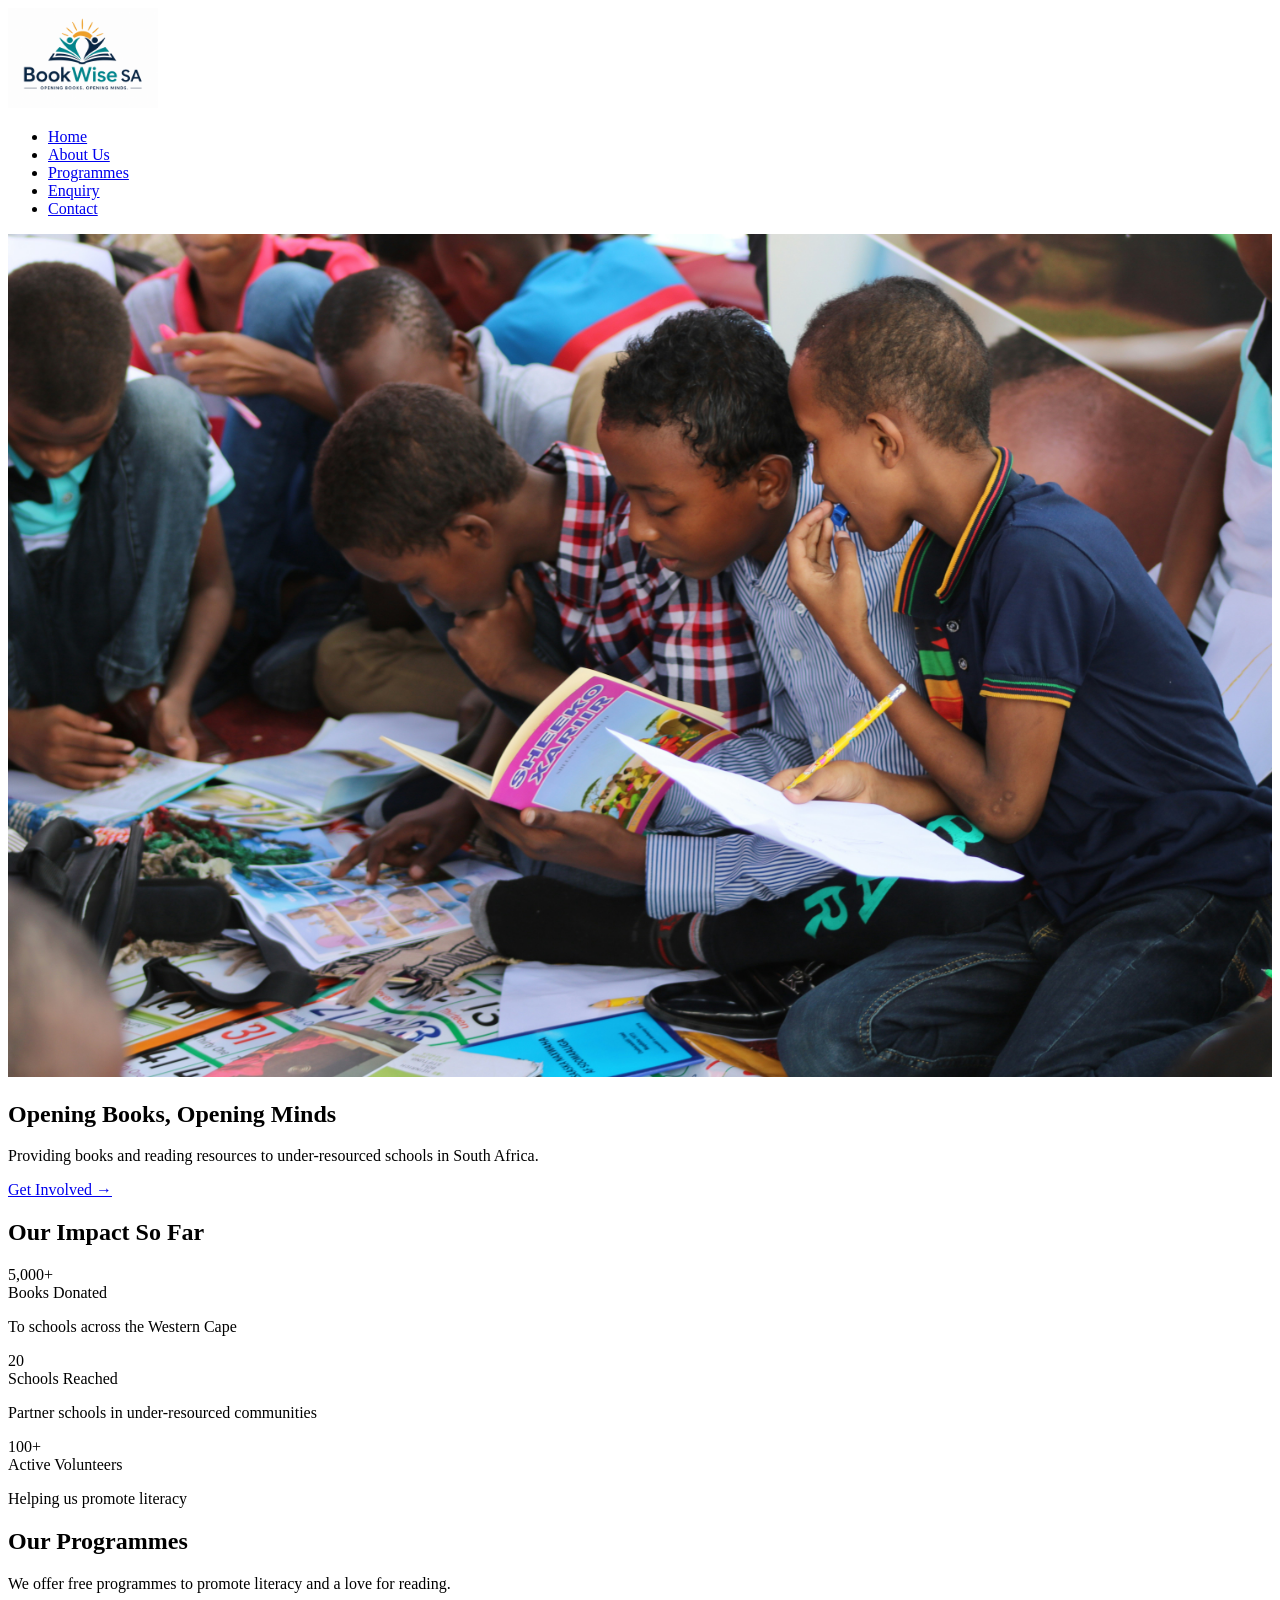
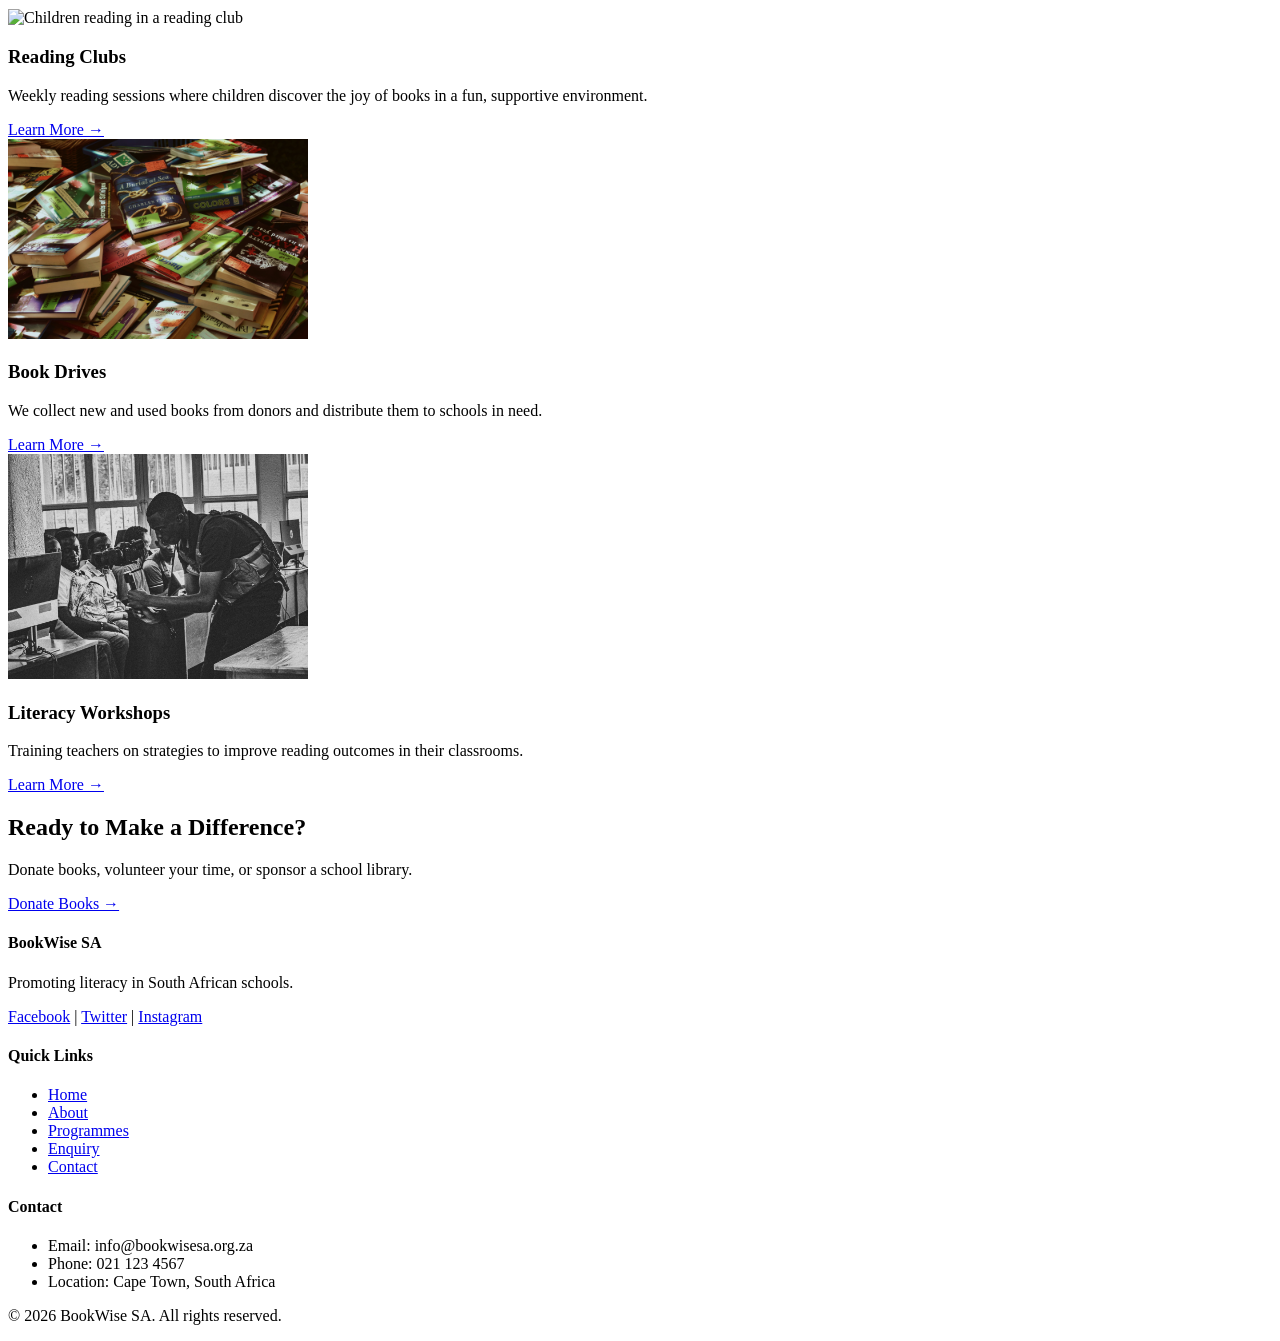
==== index.html @ f563caca "Add index.html with hero section, impact stats, and programme cards" ====
<!DOCTYPE html>
<html lang="en">
<head>
    <meta charset="UTF-8">
    <meta name="viewport" content="width=device-width, initial-scale=1.0">
    <title>BookWise SA | Opening Books, Opening Minds</title>
    <meta name="description" content="BookWise SA collects and distributes books to under-resourced schools in South Africa, promoting literacy and a love for reading.">
    <meta name="keywords" content="book donation South Africa, literacy programme, reading for kids, NPO education">
    
    <!-- Google Fonts -->
    <link href="https://fonts.googleapis.com/css2?family=Nunito:wght@400;600;700&family=Lato:wght@400;700&display=swap" rel="stylesheet">
    
    <!-- External CSS -->
    <link rel="stylesheet" href="css/style.css">
</head>
<body>

    <!--  HEADER -->
    <header>
        <div class="logo">
            <!-- My Logo -->
            <img src="images/logo.png" alt="BookWise SA Logo" width="150">
        </div>
        <nav>
            <ul>
                <li><a href="index.html">Home</a></li>
                <li><a href="about.html">About Us</a></li>
                <li><a href="programmes.html">Programmes</a></li>
                <li><a href="enquiry.html">Enquiry</a></li>
                <li><a href="contact.html">Contact</a></li>
            </ul>
        </nav>
    </header>

    <!-- MAIN  -->
    <main>

        <!-- Hero image -->
        <section class="hero">
            <img src="images/hero.jpg" alt="Children reading books in a classroom" width="100%">
            <div class="hero-text">
                <h1>Opening Books, Opening Minds</h1>
                <p>Providing books and reading resources to under-resourced schools in South Africa.</p>
                <a href="enquiry.html" class="cta-button">Get Involved →</a>
            </div>
        </section>

        <!-- Impact Statistics -->
        <section class="impact-stats">
            <h2>Our Impact So Far</h2>
            <div class="stats-container">
                <div class="stat">
                    <div class="stat-number">5,000+</div>
                    <div class="stat-title">Books Donated</div>
                    <p>To schools across the Western Cape</p>
                </div>
                <div class="stat">
                    <div class="stat-number">20</div>
                    <div class="stat-title">Schools Reached</div>
                    <p>Partner schools in under-resourced communities</p>
                </div>
                <div class="stat">
                    <div class="stat-number">100+</div>
                    <div class="stat-title">Active Volunteers</div>
                    <p>Helping us promote literacy</p>
                </div>
            </div>
        </section>

        <!-- Programme Cards for BookWise SA -->
        <section class="programmes-preview">
            <h2>Our Programmes</h2>
            <p>We offer free programmes to promote literacy and a love for reading.</p>
            <div class="programme-cards">
                <div class="card">
                    <img src="images/reading.jpg" alt="Children reading in a reading club" width="300">
                    <h3>Reading Clubs</h3>
                    <p>Weekly reading sessions where children discover the joy of books in a fun, supportive environment.</p>
                    <a href="enquiry.html" class="cta-button">Learn More →</a>
                </div>
                <div class="card">
                    <img src="images/donate.jpg" alt="Books being collected for donation" width="300">
                    <h3>Book Drives</h3>
                    <p>We collect new and used books from donors and distribute them to schools in need.</p>
                    <a href="enquiry.html" class="cta-button">Learn More →</a>
                </div>
                <div class="card">
                    <img src="images/teacher workshop.jpg" alt="Teacher training workshop" width="300">
                    <h3>Literacy Workshops</h3>
                    <p>Training teachers on strategies to improve reading outcomes in their classrooms.</p>
                    <a href="enquiry.html" class="cta-button">Learn More →</a>
                </div>
            </div>
        </section>

        <!-- Call to Action Button -->
        <section class="cta-section">
            <h2>Ready to Make a Difference?</h2>
            <p>Donate books, volunteer your time, or sponsor a school library.</p>
            <a href="enquiry.html" class="cta-button">Donate Books →</a>
        </section>

    </main>

    <!-- FOOTER -->
    <footer>
        <div class="footer-content">
            <div class="footer-about">
                <h4>BookWise SA</h4>
                <p>Promoting literacy in South African schools.</p>
                <div class="social-links">
                    <a href="#">Facebook</a> |
                    <a href="#">Twitter</a> |
                    <a href="#">Instagram</a>
                </div>
            </div>
            <div class="footer-links">
                <h4>Quick Links</h4>
                <ul>
                    <li><a href="index.html">Home</a></li>
                    <li><a href="about.html">About</a></li>
                    <li><a href="programmes.html">Programmes</a></li>
                    <li><a href="enquiry.html">Enquiry</a></li>
                    <li><a href="contact.html">Contact</a></li>
                </ul>
            </div>
            <div class="footer-contact">
                <h4>Contact</h4>
                <ul>
                    <li>Email: info@bookwisesa.org.za</li>
                    <li>Phone: 021 123 4567</li>
                    <li>Location: Cape Town, South Africa</li>
                </ul>
            </div>
        </div>
        <div class="footer-bottom">
            <p>&copy; 2026 BookWise SA. All rights reserved.</p>
        </div>
    </footer>

</body>
</html>
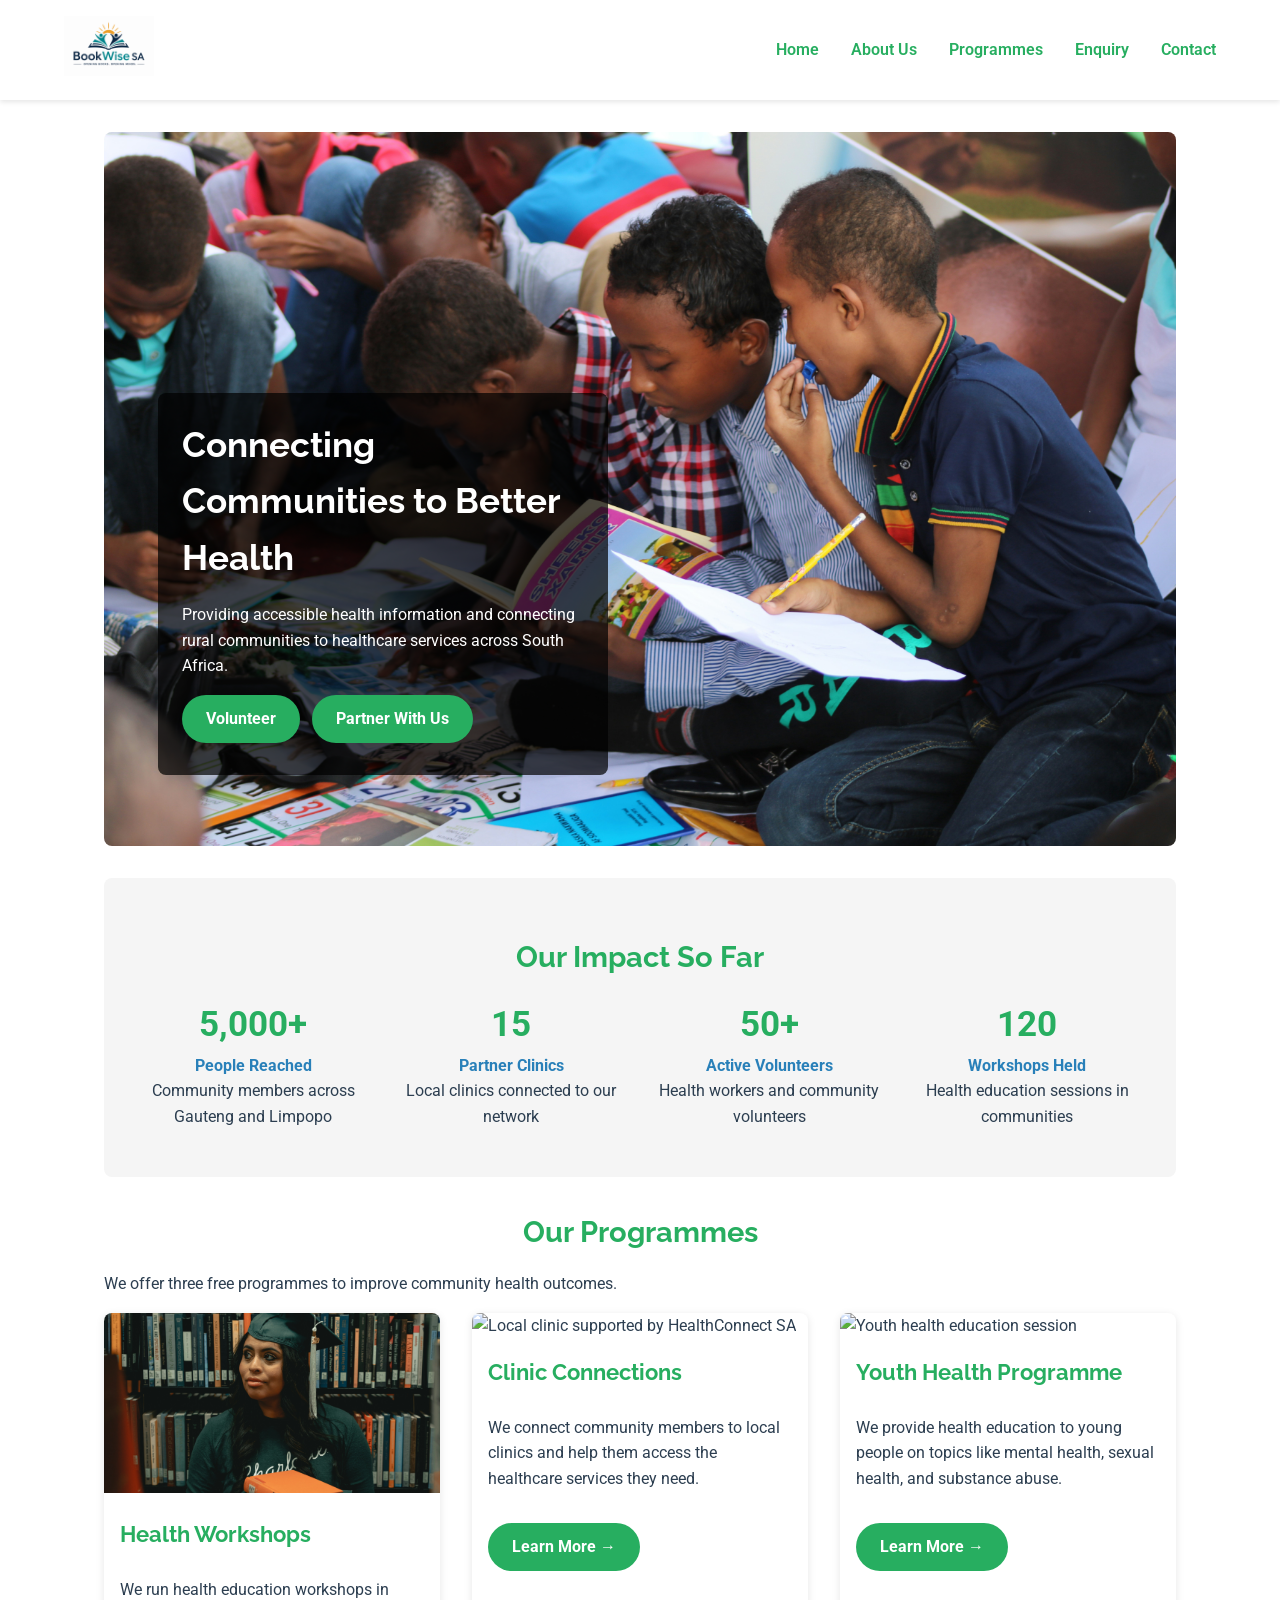
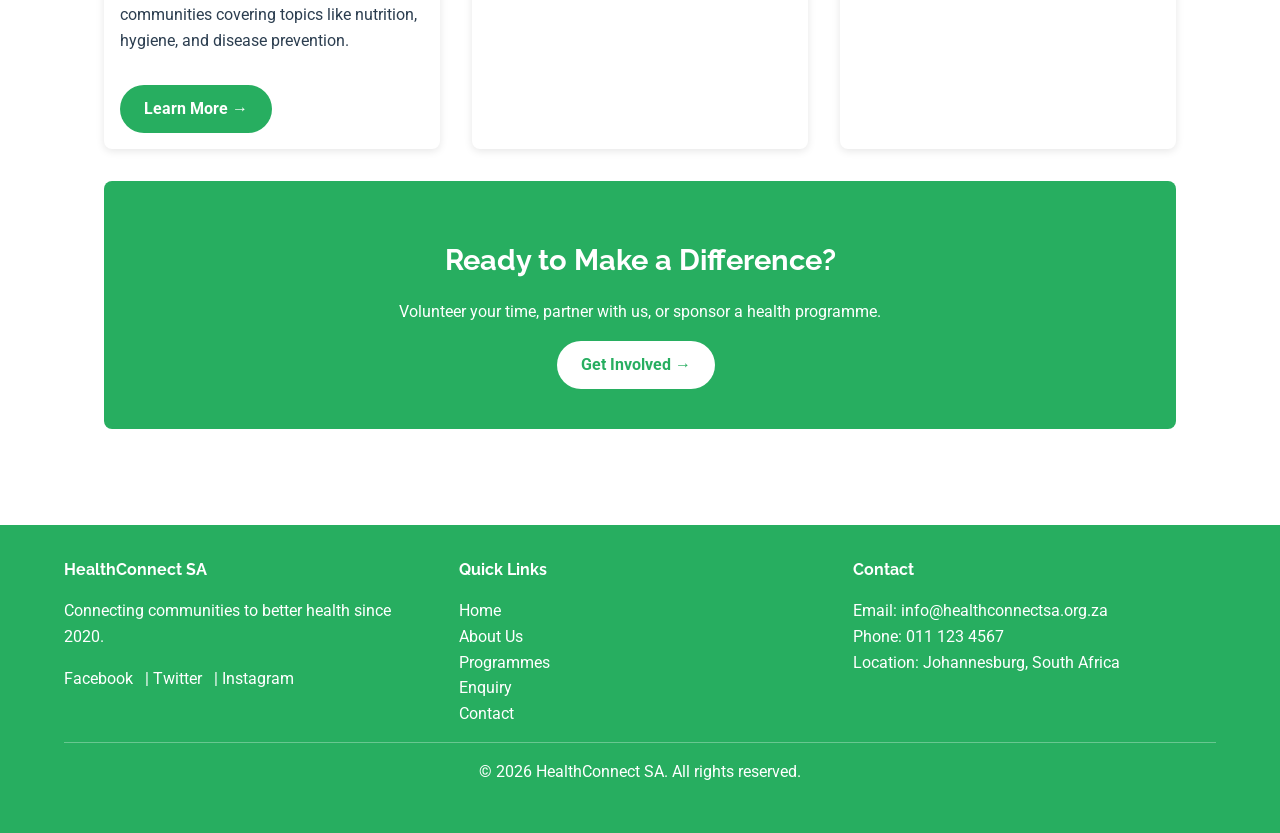
==== commit fb136e45: "Added updated index.html with css" ====
--- a/index.html
+++ b/index.html
@@ -3,24 +3,26 @@
 <head>
     <meta charset="UTF-8">
     <meta name="viewport" content="width=device-width, initial-scale=1.0">
-    <title>BookWise SA | Opening Books, Opening Minds</title>
-    <meta name="description" content="BookWise SA collects and distributes books to under-resourced schools in South Africa, promoting literacy and a love for reading.">
-    <meta name="keywords" content="book donation South Africa, literacy programme, reading for kids, NPO education">
+    <title>HealthConnect SA | Community Health Education</title>
+    <meta name="description" content="HealthConnect SA provides accessible health information and connects rural communities to local clinics in South Africa.">
+    <meta name="keywords" content="community health South Africa, health education, clinic connections, NPO health">
     
-    <!-- Google Fonts -->
-    <link href="https://fonts.googleapis.com/css2?family=Nunito:wght@400;600;700&family=Lato:wght@400;700&display=swap" rel="stylesheet">
+    <!-- Google Fonts - Raleway for headings, Roboto for body -->
+    <link href="https://fonts.googleapis.com/css2?family=Raleway:wght@400;600;700&family=Roboto:wght@400;500;700&display=swap" rel="stylesheet">
     
-    <!-- External CSS -->
+    <!-- External CSS stylesheet -->
     <link rel="stylesheet" href="css/style.css">
 </head>
 <body>
 
-    <!--  HEADER -->
+    <!--  Header section -->
+    <!-- Contains the HealthConnect SA logo and main navigation menu linking to all 5 pages -->
     <header>
         <div class="logo">
-            <!-- My Logo -->
-            <img src="images/logo.png" alt="BookWise SA Logo" width="150">
+            <!-- HealthConnect SA logo image -->
+            <img src="images/logo.png" alt="HealthConnect SA Logo" width="150">
         </div>
+        
         <nav>
             <ul>
                 <li><a href="index.html">Home</a></li>
@@ -32,82 +34,105 @@
         </nav>
     </header>
 
-    <!-- MAIN  -->
+    <!-- The main content -->
     <main>
 
-        <!-- Hero image -->
+        <!-- Hero section of the website -->
+        <!-- Main banner with image, heading, and call-to-action buttons -->
         <section class="hero">
-            <img src="images/hero.jpg" alt="Children reading books in a classroom" width="100%">
+            <!-- Hero image shows community health workers in action -->
+            <img src="images/hero.jpg" alt="Community health workers" width="100%">
+            
             <div class="hero-text">
-                <h1>Opening Books, Opening Minds</h1>
-                <p>Providing books and reading resources to under-resourced schools in South Africa.</p>
-                <a href="enquiry.html" class="cta-button">Get Involved →</a>
+                <h1>Connecting Communities to Better Health</h1>
+                <p>Providing accessible health information and connecting rural communities to healthcare services across South Africa.</p>
+                <a href="enquiry.html" class="cta-button">Volunteer</a>
+                <a href="enquiry.html" class="cta-button">Partner With Us</a>
             </div>
         </section>
 
-        <!-- Impact Statistics -->
+        <!-- Section for impact-stats -->
+        <!-- Shows key achievements of HealthConnect SA since founding in 2020 -->
         <section class="impact-stats">
             <h2>Our Impact So Far</h2>
             <div class="stats-container">
+                <!-- Stat 1: People reached -->
                 <div class="stat">
                     <div class="stat-number">5,000+</div>
-                    <div class="stat-title">Books Donated</div>
-                    <p>To schools across the Western Cape</p>
+                    <div class="stat-title">People Reached</div>
+                    <p>Community members across Gauteng and Limpopo</p>
                 </div>
+                <!-- Stat 2: Partner clinics -->
                 <div class="stat">
-                    <div class="stat-number">20</div>
-                    <div class="stat-title">Schools Reached</div>
-                    <p>Partner schools in under-resourced communities</p>
+                    <div class="stat-number">15</div>
+                    <div class="stat-title">Partner Clinics</div>
+                    <p>Local clinics connected to our network</p>
                 </div>
+                <!-- Stat 3: Active volunteers -->
                 <div class="stat">
-                    <div class="stat-number">100+</div>
+                    <div class="stat-number">50+</div>
                     <div class="stat-title">Active Volunteers</div>
-                    <p>Helping us promote literacy</p>
+                    <p>Health workers and community volunteers</p>
+                </div>
+                <!-- Stat 4: Workshops held -->
+                <div class="stat">
+                    <div class="stat-number">120</div>
+                    <div class="stat-title">Workshops Held</div>
+                    <p>Health education sessions in communities</p>
                 </div>
             </div>
         </section>
 
-        <!-- Programme Cards for BookWise SA -->
+        <!-- Preview of programmes section -->
+        <!-- Shows three core programmes offered by HealthConnect SA -->
         <section class="programmes-preview">
             <h2>Our Programmes</h2>
-            <p>We offer free programmes to promote literacy and a love for reading.</p>
+            <p>We offer three free programmes to improve community health outcomes.</p>
+            
             <div class="programme-cards">
+                <!-- Programme 1: Health Workshops -->
                 <div class="card">
-                    <img src="images/reading.jpg" alt="Children reading in a reading club" width="300">
-                    <h3>Reading Clubs</h3>
-                    <p>Weekly reading sessions where children discover the joy of books in a fun, supportive environment.</p>
+                    <img src="images/workshop.jpg" alt="Community health workshop in progress" width="300">
+                    <h3>Health Workshops</h3>
+                    <p>We run health education workshops in communities covering topics like nutrition, hygiene, and disease prevention.</p>
                     <a href="enquiry.html" class="cta-button">Learn More →</a>
                 </div>
+                
+                <!-- Programme 2: Clinic Connections -->
                 <div class="card">
-                    <img src="images/donate.jpg" alt="Books being collected for donation" width="300">
-                    <h3>Book Drives</h3>
-                    <p>We collect new and used books from donors and distribute them to schools in need.</p>
+                    <img src="images/clinic.jpg" alt="Local clinic supported by HealthConnect SA" width="300">
+                    <h3>Clinic Connections</h3>
+                    <p>We connect community members to local clinics and help them access the healthcare services they need.</p>
                     <a href="enquiry.html" class="cta-button">Learn More →</a>
                 </div>
+                
+                <!-- Programme 3: Youth Health -->
                 <div class="card">
-                    <img src="images/teacher workshop.jpg" alt="Teacher training workshop" width="300">
-                    <h3>Literacy Workshops</h3>
-                    <p>Training teachers on strategies to improve reading outcomes in their classrooms.</p>
+                    <img src="images/youth.jpg" alt="Youth health education session" width="300">
+                    <h3>Youth Health Programme</h3>
+                    <p>We provide health education to young people on topics like mental health, sexual health, and substance abuse.</p>
                     <a href="enquiry.html" class="cta-button">Learn More →</a>
                 </div>
             </div>
         </section>
 
-        <!-- Call to Action Button -->
+        <!-- Call To Action section -->
+        <!-- Encourages users to get involved -->
         <section class="cta-section">
             <h2>Ready to Make a Difference?</h2>
-            <p>Donate books, volunteer your time, or sponsor a school library.</p>
-            <a href="enquiry.html" class="cta-button">Donate Books →</a>
+            <p>Volunteer your time, partner with us, or sponsor a health programme.</p>
+            <a href="enquiry.html" class="cta-button">Get Involved →</a>
         </section>
 
     </main>
 
-    <!-- FOOTER -->
+    <!-- Footer section -->
+    <!-- Contains organisation information, quick links, and social media -->
     <footer>
         <div class="footer-content">
             <div class="footer-about">
-                <h4>BookWise SA</h4>
-                <p>Promoting literacy in South African schools.</p>
+                <h4>HealthConnect SA</h4>
+                <p>Connecting communities to better health since 2020.</p>
                 <div class="social-links">
                     <a href="#">Facebook</a> |
                     <a href="#">Twitter</a> |
@@ -118,7 +143,7 @@
                 <h4>Quick Links</h4>
                 <ul>
                     <li><a href="index.html">Home</a></li>
-                    <li><a href="about.html">About</a></li>
+                    <li><a href="about.html">About Us</a></li>
                     <li><a href="programmes.html">Programmes</a></li>
                     <li><a href="enquiry.html">Enquiry</a></li>
                     <li><a href="contact.html">Contact</a></li>
@@ -127,14 +152,14 @@
             <div class="footer-contact">
                 <h4>Contact</h4>
                 <ul>
-                    <li>Email: info@bookwisesa.org.za</li>
-                    <li>Phone: 021 123 4567</li>
-                    <li>Location: Cape Town, South Africa</li>
+                    <li>Email: info@healthconnectsa.org.za</li>
+                    <li>Phone: 011 123 4567</li>
+                    <li>Location: Johannesburg, South Africa</li>
                 </ul>
             </div>
         </div>
         <div class="footer-bottom">
-            <p>&copy; 2026 BookWise SA. All rights reserved.</p>
+            <p>&copy; 2026 HealthConnect SA. All rights reserved.</p>
         </div>
     </footer>
 
--- a/css/style.css
+++ b/css/style.css
@@ -0,0 +1,609 @@
+/* RESET */
+* {
+    margin: 0;
+    padding: 0;
+    box-sizing: border-box;
+}
+
+body {
+    font-family: 'Roboto', sans-serif;
+    font-size: 16px;
+    line-height: 1.6;
+    color: #2C3E50;
+    background: #FFFFFF;
+}
+
+h1, h2, h3, h4 {
+    font-family: 'Raleway', sans-serif;
+    font-weight: 700;
+    color: #27AE60;
+    margin-bottom: 1rem;
+}
+
+h1 { font-size: 2.2rem; }
+h2 { font-size: 1.8rem; margin-top: 1.5rem; }
+h3 { font-size: 1.4rem; }
+p { margin-bottom: 1rem; }
+
+a {
+    text-decoration: none;
+    color: #27AE60;
+    transition: all 0.3s ease;
+}
+
+a:hover {
+    color: #2980B9;
+}
+
+img {
+    max-width: 100%;
+    height: auto;
+}
+
+/* HEADER */
+header {
+    background: #FFFFFF;
+    padding: 1rem 5%;
+    display: flex;
+    justify-content: space-between;
+    align-items: center;
+    flex-wrap: wrap;
+    box-shadow: 0 2px 5px rgba(0,0,0,0.1);
+    position: sticky;
+    top: 0;
+    z-index: 100;
+}
+
+.logo img {
+    max-height: 60px;
+    width: auto;
+}
+
+nav ul {
+    list-style: none;
+    display: flex;
+    gap: 2rem;
+}
+
+nav ul li a {
+    font-weight: 600;
+    padding: 0.5rem 0;
+}
+
+nav ul li a:hover {
+    color: #2980B9;
+    border-bottom: 2px solid #2980B9;
+}
+
+/* MAIN */
+main {
+    max-width: 1200px;
+    margin: 0 auto;
+    padding: 2rem 5%;
+}
+
+.page-header {
+    text-align: center;
+    margin-bottom: 2rem;
+}
+
+.page-header p {
+    color: #666;
+    font-size: 0.95rem;
+}
+
+/* HERO */
+.hero {
+    position: relative;
+    margin-bottom: 2rem;
+    border-radius: 8px;
+    overflow: hidden;
+}
+
+.hero img {
+    width: 100%;
+    display: block;
+}
+
+.hero-text {
+    position: absolute;
+    bottom: 10%;
+    left: 5%;
+    background: rgba(0,0,0,0.7);
+    padding: 1.5rem;
+    border-radius: 8px;
+    max-width: 450px;
+}
+
+.hero-text h1 {
+    color: #FFFFFF;
+}
+
+.hero-text p {
+    color: #FFFFFF;
+}
+
+/* BUTTONS */
+.cta-button {
+    display: inline-block;
+    background: #27AE60;
+    color: #FFFFFF;
+    padding: 0.7rem 1.5rem;
+    border-radius: 50px;
+    font-weight: 700;
+    margin-right: 0.5rem;
+    margin-bottom: 0.5rem;
+    border: none;
+    cursor: pointer;
+}
+
+.cta-button:hover {
+    background: #2980B9;
+    color: #FFFFFF;
+}
+
+.submit-btn {
+    background: #27AE60;
+    color: #FFFFFF;
+    padding: 0.7rem 1.5rem;
+    border: none;
+    border-radius: 50px;
+    font-weight: 700;
+    cursor: pointer;
+    width: 100%;
+    font-size: 1rem;
+}
+
+.submit-btn:hover {
+    background: #2980B9;
+}
+
+/* IMPACT STATS */
+.impact-stats {
+    background: #F5F5F5;
+    padding: 2rem;
+    border-radius: 8px;
+    text-align: center;
+    margin-bottom: 2rem;
+}
+
+.stats-container {
+    display: flex;
+    justify-content: space-around;
+    flex-wrap: wrap;
+    gap: 1.5rem;
+}
+
+.stat {
+    flex: 1;
+    min-width: 150px;
+}
+
+.stat-number {
+    font-size: 2.2rem;
+    font-weight: 700;
+    color: #27AE60;
+}
+
+.stat-title {
+    font-weight: 700;
+    color: #2980B9;
+}
+
+/* PROGRAMME CARDS */
+.programmes-preview {
+    margin-bottom: 2rem;
+}
+
+.programmes-preview h2 {
+    text-align: center;
+}
+
+.programme-cards {
+    display: flex;
+    gap: 2rem;
+    flex-wrap: wrap;
+    margin-bottom: 2rem;
+}
+
+.card {
+    background: #FFFFFF;
+    border-radius: 8px;
+    box-shadow: 0 2px 8px rgba(0,0,0,0.1);
+    flex: 1;
+    min-width: 250px;
+    overflow: hidden;
+}
+
+.card img {
+    width: 100%;
+    height: 180px;
+    object-fit: cover;
+}
+
+.card h3 {
+    padding: 1rem 1rem 0.5rem;
+}
+
+.card p {
+    padding: 0 1rem 1rem;
+}
+
+.card .cta-button {
+    margin: 0 1rem 1rem 1rem;
+    display: inline-block;
+}
+
+/* CTA SECTION */
+.cta-section {
+    background: #27AE60;
+    padding: 2rem;
+    text-align: center;
+    border-radius: 8px;
+    margin-bottom: 2rem;
+}
+
+.cta-section h2 {
+    color: #FFFFFF;
+}
+
+.cta-section p {
+    color: #FFFFFF;
+}
+
+.cta-section .cta-button {
+    background: #FFFFFF;
+    color: #27AE60;
+}
+
+.cta-section .cta-button:hover {
+    background: #2980B9;
+    color: #FFFFFF;
+}
+
+/* ABOUT PAGE */
+.our-story {
+    margin-bottom: 2rem;
+}
+
+.our-story img {
+    max-width: 100%;
+    border-radius: 8px;
+    margin: 1rem 0;
+}
+
+.image-caption {
+    font-size: 0.85rem;
+    color: #666;
+    text-align: center;
+}
+
+.mission-vision {
+    display: flex;
+    gap: 2rem;
+    flex-wrap: wrap;
+    margin-bottom: 2rem;
+}
+
+.mission, .vision {
+    flex: 1;
+    background: #F5F5F5;
+    padding: 1.5rem;
+    border-radius: 8px;
+}
+
+.values-container {
+    display: flex;
+    gap: 1.5rem;
+    flex-wrap: wrap;
+    margin-bottom: 2rem;
+}
+
+.value-item {
+    flex: 1;
+    background: #F5F5F5;
+    padding: 1rem;
+    border-radius: 8px;
+}
+
+.team-container {
+    display: flex;
+    gap: 2rem;
+    flex-wrap: wrap;
+    margin-bottom: 2rem;
+}
+
+.team-member {
+    flex: 1;
+    text-align: center;
+    background: #F5F5F5;
+    padding: 1rem;
+    border-radius: 8px;
+}
+
+.team-member img {
+    width: 120px;
+    height: 120px;
+    object-fit: cover;
+    border-radius: 50%;
+    margin-bottom: 0.5rem;
+}
+
+/* PROGRAMMES PAGE */
+.programmes-intro {
+    text-align: center;
+    margin-bottom: 2rem;
+}
+
+.programme-detail {
+    display: flex;
+    gap: 2rem;
+    flex-wrap: wrap;
+    margin-bottom: 2rem;
+    padding-bottom: 2rem;
+    border-bottom: 1px solid #EEE;
+}
+
+.programme-detail:last-child {
+    border-bottom: none;
+}
+
+.programme-detail img {
+    width: 400px;
+    max-width: 100%;
+    border-radius: 8px;
+}
+
+.programme-info {
+    flex: 1;
+}
+
+.reverse {
+    flex-direction: row-reverse;
+}
+
+/* ENQUIRY PAGE */
+.enquiry-intro {
+    margin-bottom: 2rem;
+    text-align: center;
+}
+
+.forms-container {
+    display: flex;
+    gap: 2rem;
+    flex-wrap: wrap;
+    margin-bottom: 2rem;
+}
+
+.form-card {
+    flex: 1;
+    background: #F5F5F5;
+    padding: 1.5rem;
+    border-radius: 8px;
+}
+
+.form-header {
+    text-align: center;
+    margin-bottom: 1rem;
+}
+
+.form-group {
+    margin-bottom: 1rem;
+}
+
+.form-group label {
+    display: block;
+    font-weight: 600;
+    margin-bottom: 0.3rem;
+    color: #2980B9;
+}
+
+.form-group input,
+.form-group select,
+.form-group textarea {
+    width: 100%;
+    padding: 0.6rem;
+    border: 1px solid #DDD;
+    border-radius: 5px;
+    font-family: 'Roboto', sans-serif;
+    font-size: 1rem;
+}
+
+.form-group input:focus,
+.form-group select:focus,
+.form-group textarea:focus {
+    border-color: #27AE60;
+    outline: none;
+}
+
+.benefits-container {
+    display: flex;
+    gap: 1.5rem;
+    flex-wrap: wrap;
+    margin-bottom: 2rem;
+}
+
+.benefit {
+    flex: 1;
+    background: #F5F5F5;
+    padding: 1rem;
+    border-radius: 8px;
+    text-align: center;
+}
+
+/* CONTACT PAGE */
+.contact-info-section {
+    margin-bottom: 2rem;
+}
+
+.contact-methods {
+    display: flex;
+    gap: 2rem;
+    flex-wrap: wrap;
+    margin-bottom: 2rem;
+}
+
+.contact-method {
+    flex: 1;
+    background: #F5F5F5;
+    padding: 1rem;
+    border-radius: 8px;
+    text-align: center;
+}
+
+.locations-section {
+    margin-bottom: 2rem;
+}
+
+.locations-container {
+    display: flex;
+    gap: 2rem;
+    flex-wrap: wrap;
+}
+
+.location-card {
+    flex: 1;
+    background: #F5F5F5;
+    padding: 1rem;
+    border-radius: 8px;
+}
+
+.location-card img {
+    width: 100%;
+    border-radius: 8px;
+    margin-top: 0.5rem;
+}
+
+.contact-form-section {
+    margin-bottom: 2rem;
+}
+
+.social-section {
+    text-align: center;
+    margin-bottom: 2rem;
+}
+
+/* FOOTER */
+footer {
+    background: #27AE60;
+    color: #FFFFFF;
+    padding: 2rem 5%;
+    margin-top: 2rem;
+}
+
+.footer-content {
+    display: flex;
+    justify-content: space-between;
+    flex-wrap: wrap;
+    gap: 2rem;
+    max-width: 1200px;
+    margin: 0 auto;
+}
+
+.footer-content h4 {
+    color: #FFFFFF;
+}
+
+.footer-content ul {
+    list-style: none;
+}
+
+.footer-content ul li a {
+    color: #FFFFFF;
+}
+
+.footer-content ul li a:hover {
+    color: #2980B9;
+}
+
+.footer-about, .footer-links, .footer-contact {
+    flex: 1;
+    min-width: 150px;
+}
+
+.social-links a {
+    color: #FFFFFF;
+    margin-right: 0.5rem;
+}
+
+.social-links a:hover {
+    color: #2980B9;
+}
+
+.footer-bottom {
+    text-align: center;
+    padding-top: 1rem;
+    margin-top: 1rem;
+    border-top: 1px solid rgba(255,255,255,0.3);
+}
+
+/* RESPONSIVE - TABLET (768px) */
+@media screen and (max-width: 768px) {
+    h1 { font-size: 1.8rem; }
+    h2 { font-size: 1.5rem; }
+    h3 { font-size: 1.2rem; }
+    
+    header {
+        flex-direction: column;
+        text-align: center;
+    }
+    
+    nav ul {
+        flex-direction: column;
+        gap: 0.5rem;
+        margin-top: 0.5rem;
+    }
+    
+    .hero-text {
+        position: relative;
+        bottom: auto;
+        left: auto;
+        margin-top: 1rem;
+        background: #27AE60;
+        max-width: 100%;
+    }
+    
+    .stats-container,
+    .programme-cards,
+    .mission-vision,
+    .values-container,
+    .team-container,
+    .forms-container,
+    .contact-methods,
+    .locations-container,
+    .benefits-container,
+    .footer-content {
+        flex-direction: column;
+    }
+    
+    .programme-detail,
+    .reverse {
+        flex-direction: column;
+    }
+    
+    .programme-detail img {
+        width: 100%;
+    }
+}
+
+/* RESPONSIVE - MOBILE (480px) */
+@media screen and (max-width: 480px) {
+    body { font-size: 14px; }
+    h1 { font-size: 1.6rem; }
+    h2 { font-size: 1.4rem; }
+    
+    .hero-text { padding: 1rem; }
+    .impact-stats, .cta-section { padding: 1rem; }
+    
+    .cta-button, .submit-btn {
+        display: block;
+        width: 100%;
+        text-align: center;
+        margin-right: 0;
+    }
+    
+    .card, .form-card, .location-card, .contact-method,
+    .team-member, .value-item, .benefit {
+        min-width: auto;
+    }
+}
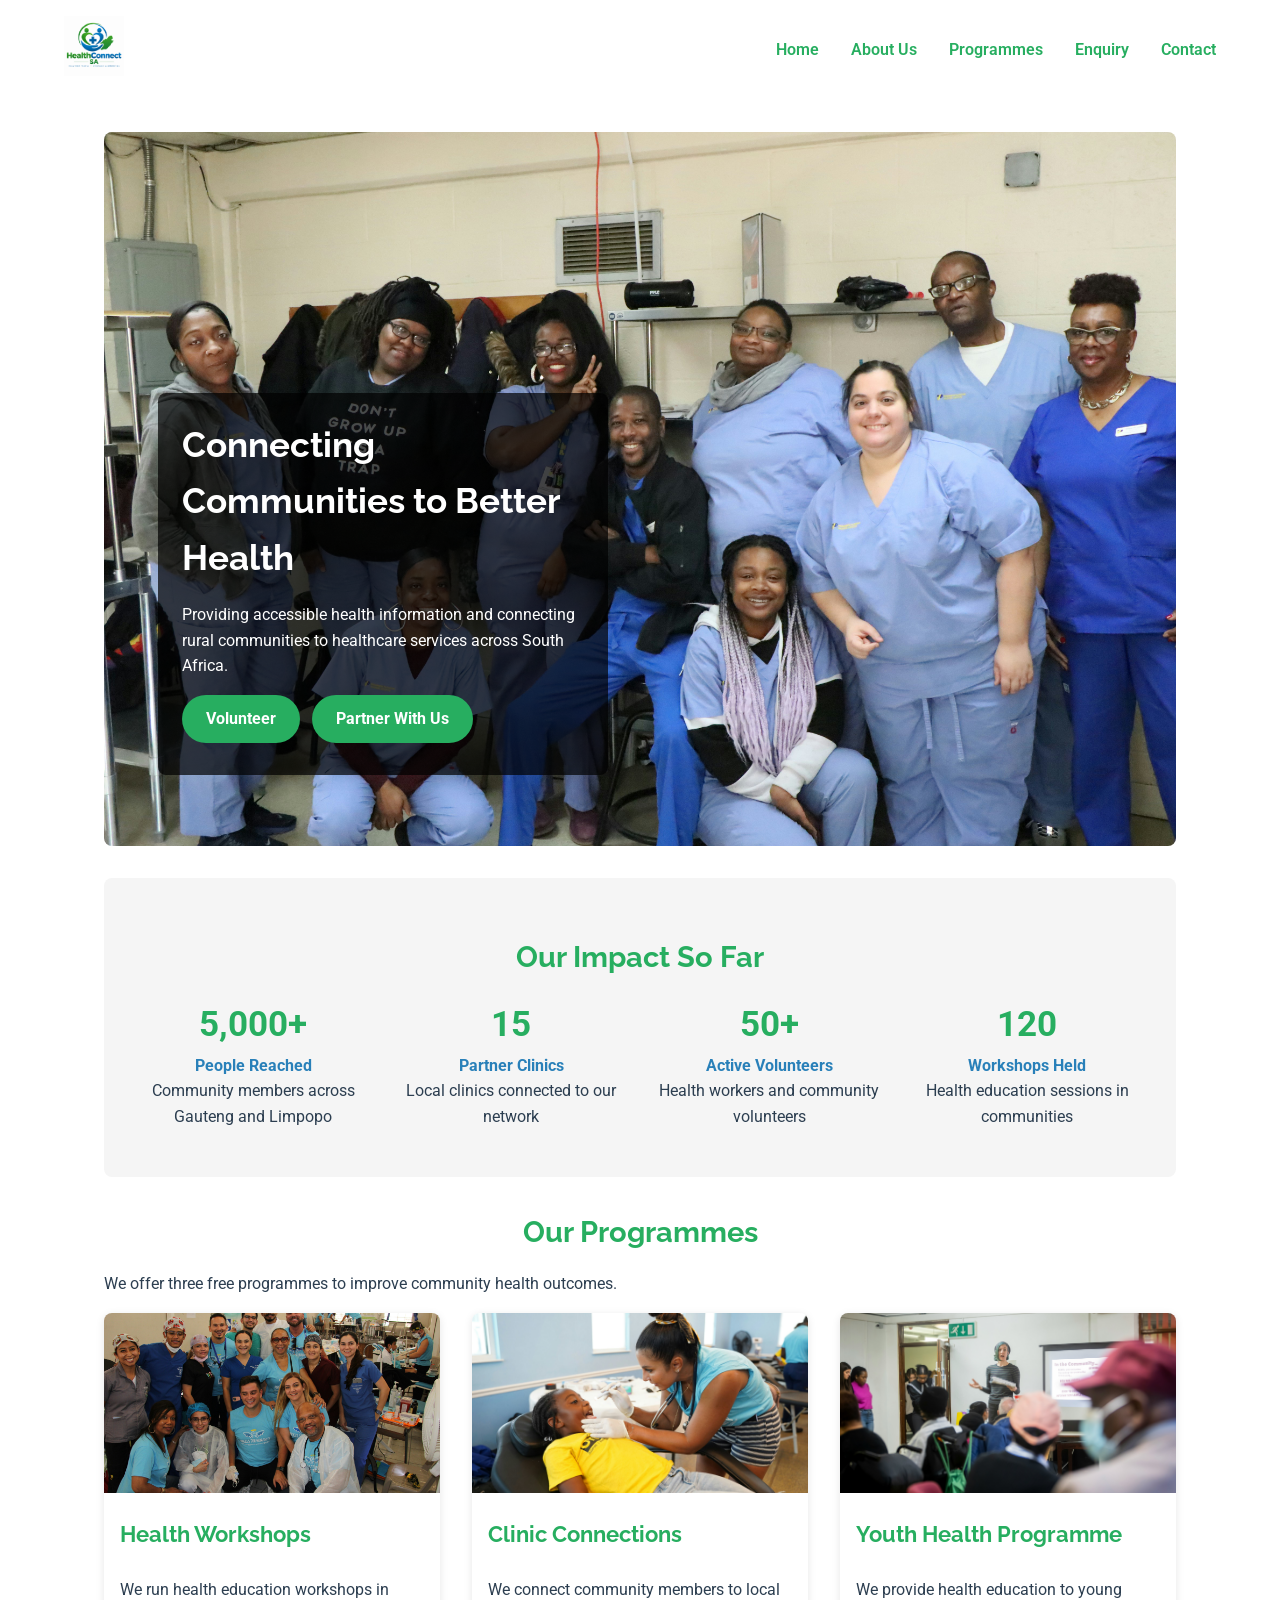
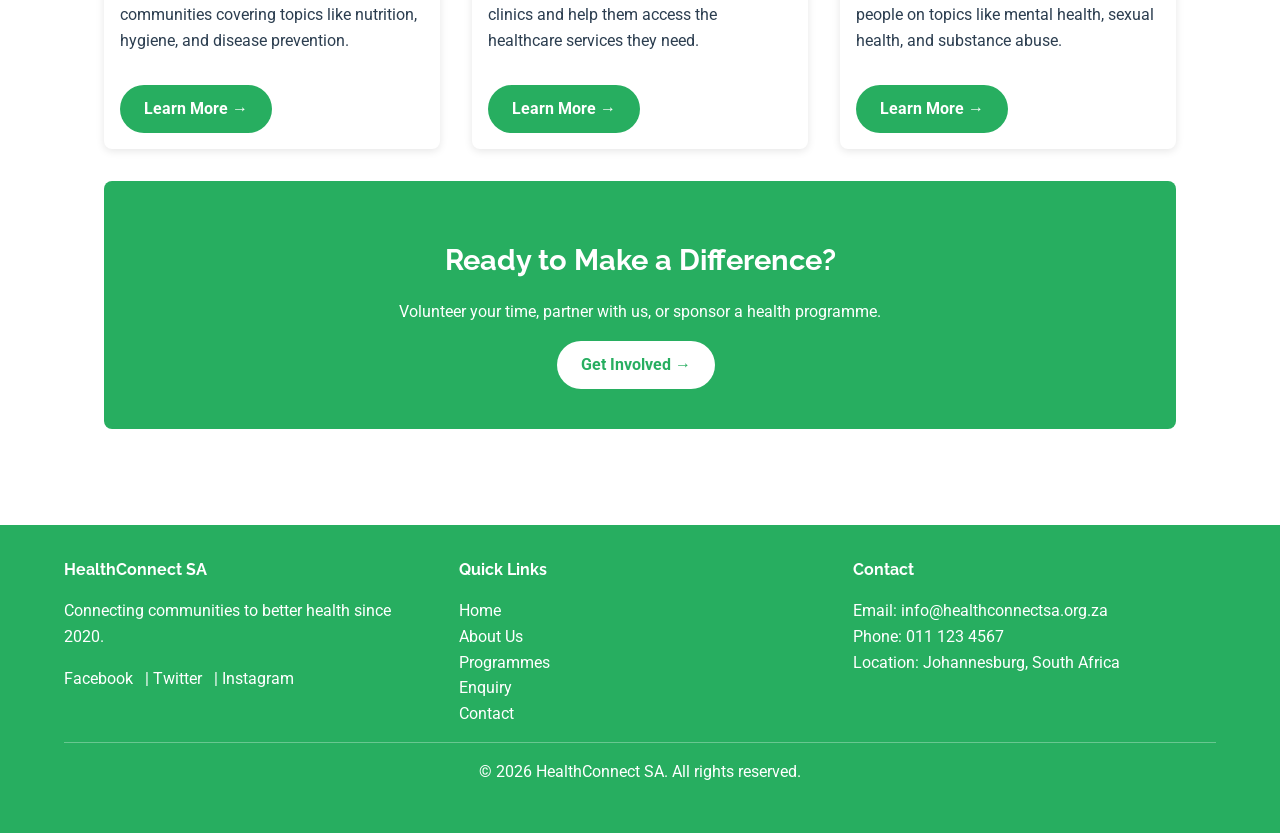
==== commit ffcc3a27: "Fix HTML structure and add closing tags" ====
--- a/index.html
+++ b/index.html
@@ -162,6 +162,8 @@
             <p>&copy; 2026 HealthConnect SA. All rights reserved.</p>
         </div>
     </footer>
-
+    
+    <script src="js/script.js"></script>
 </body>
-</html>+</body>
+</html>
